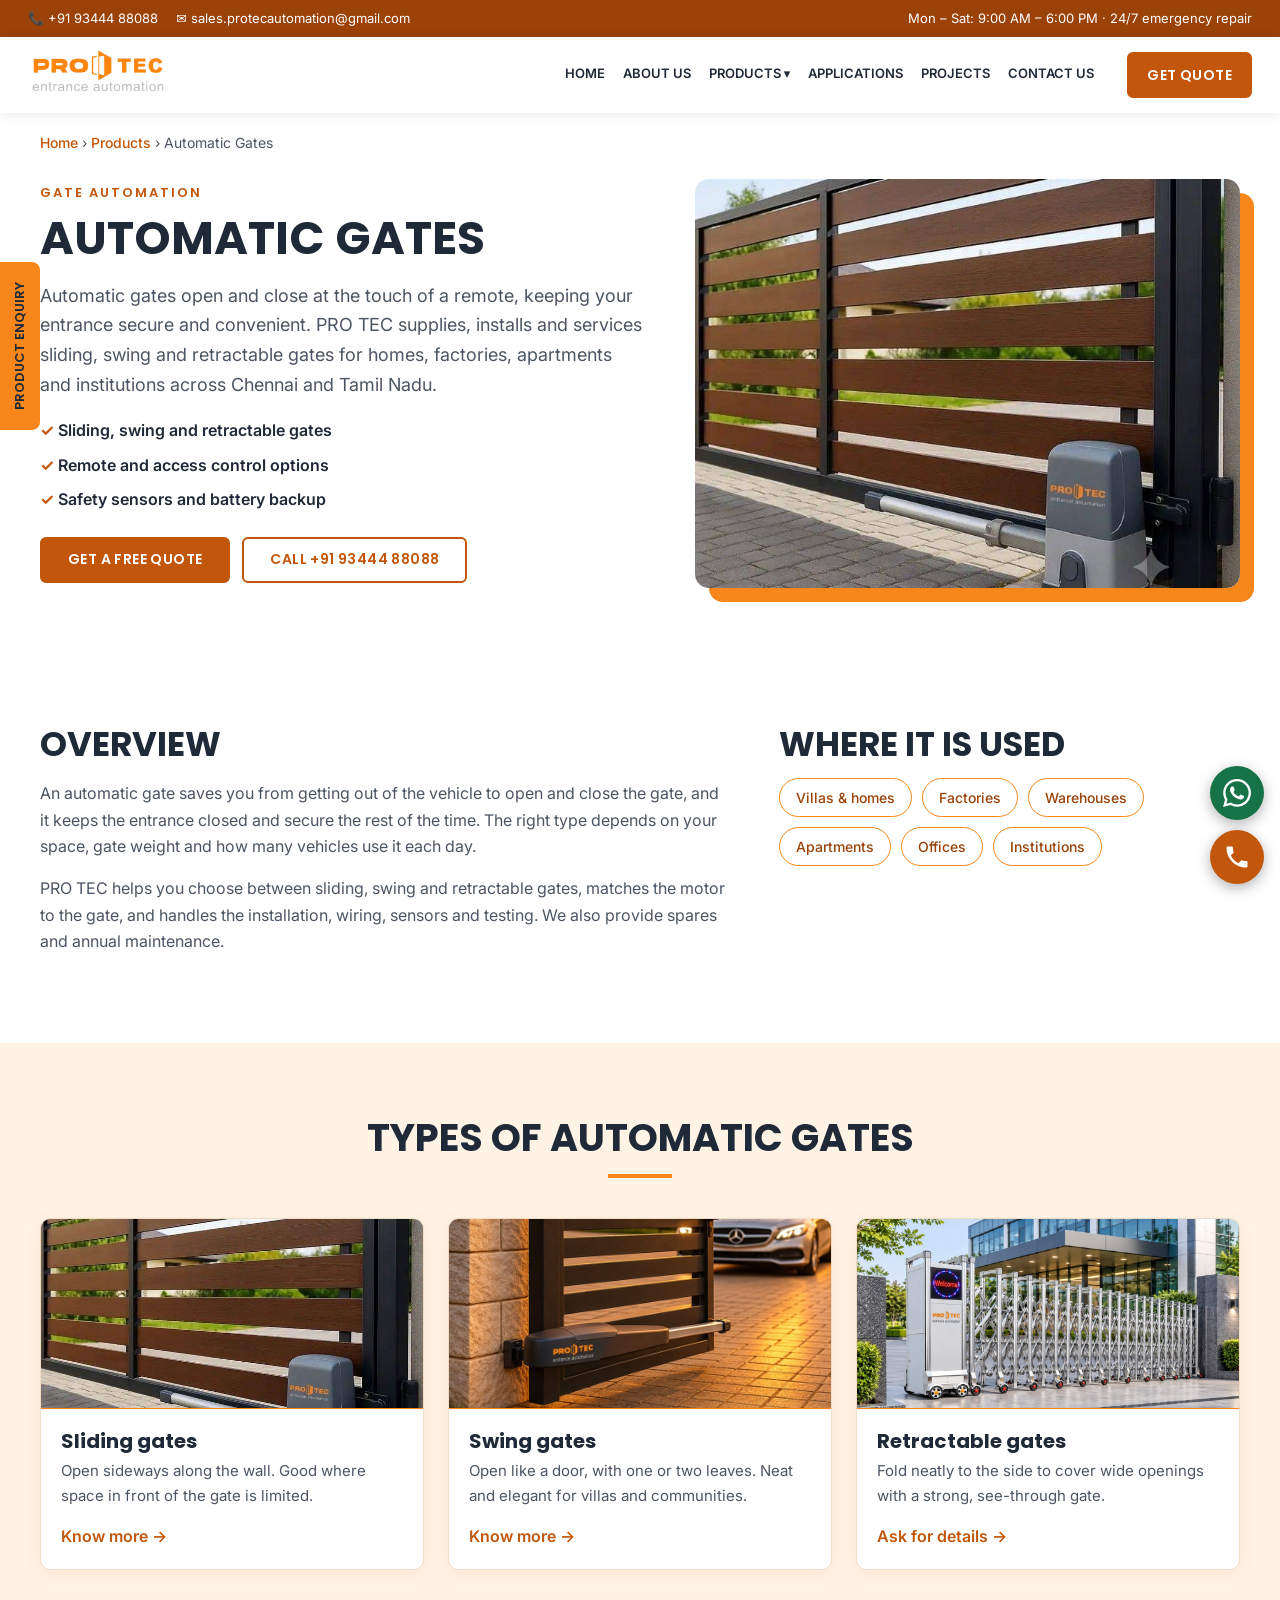
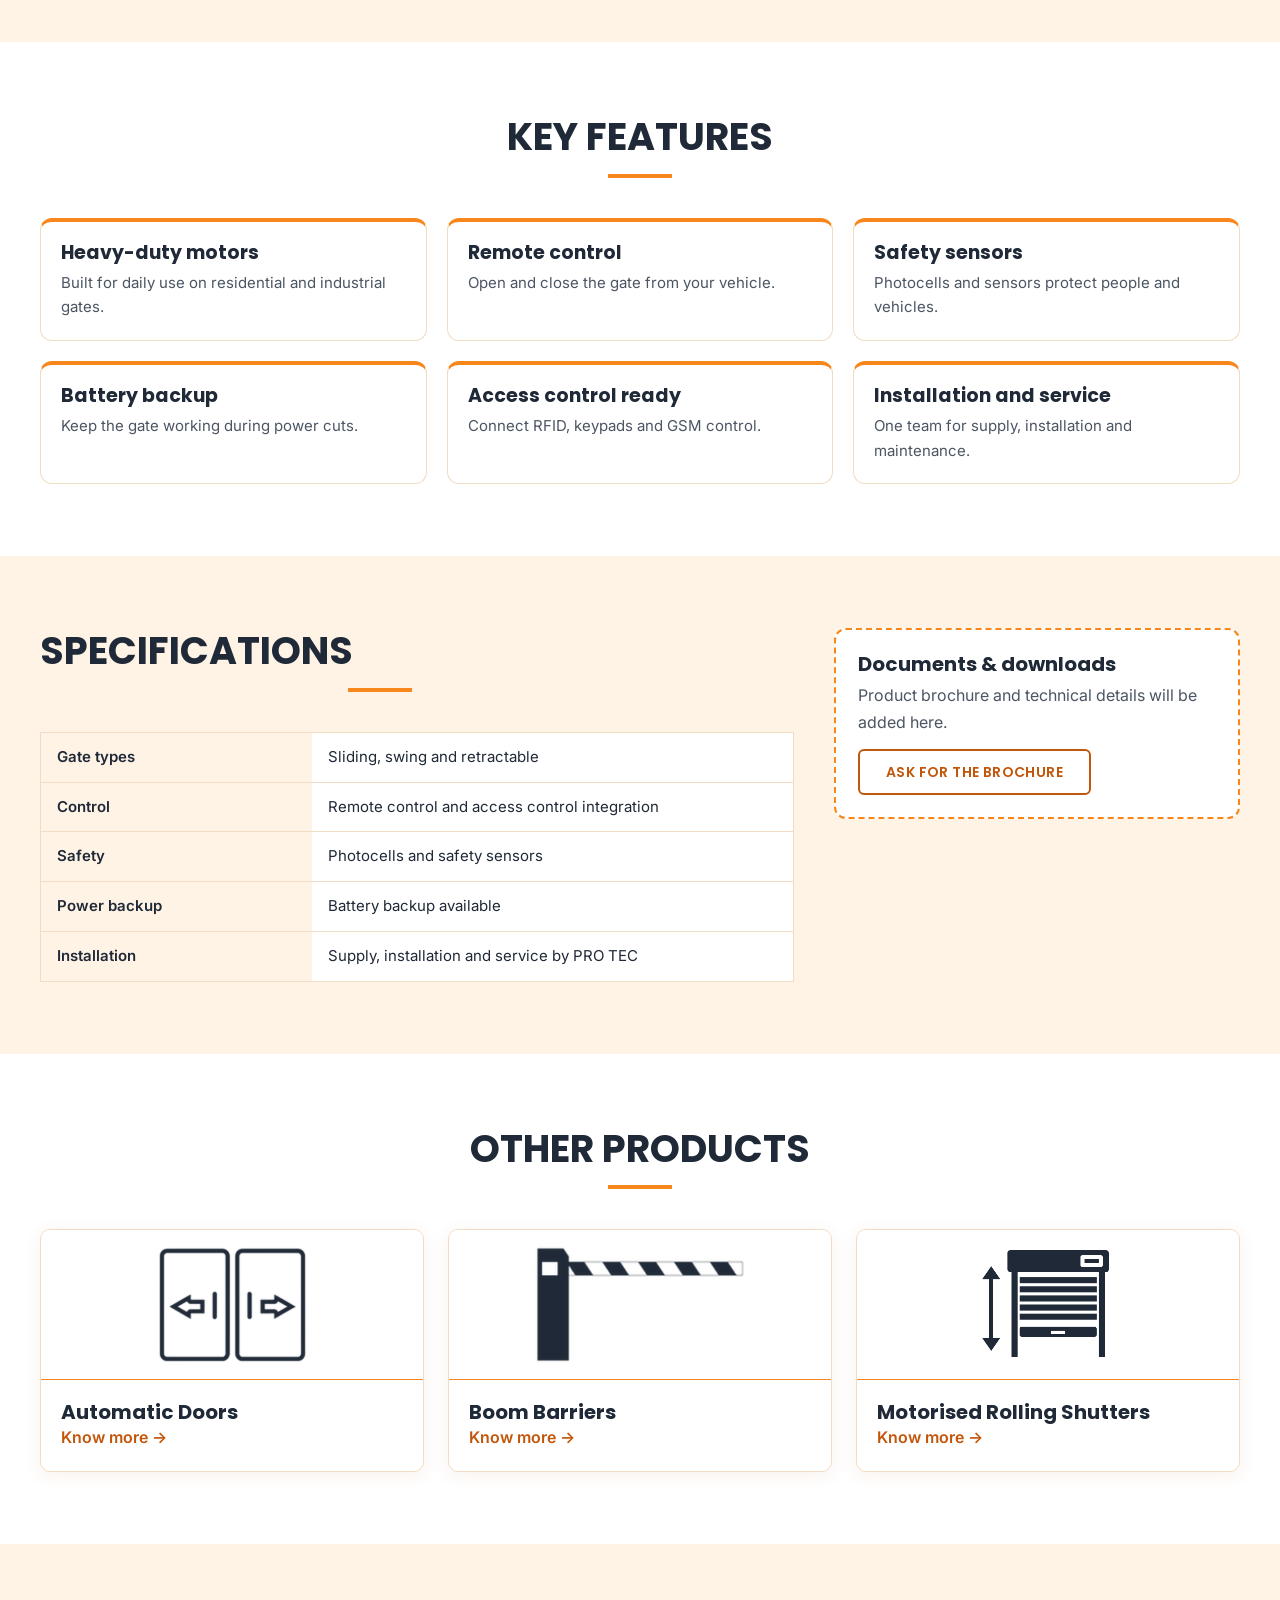
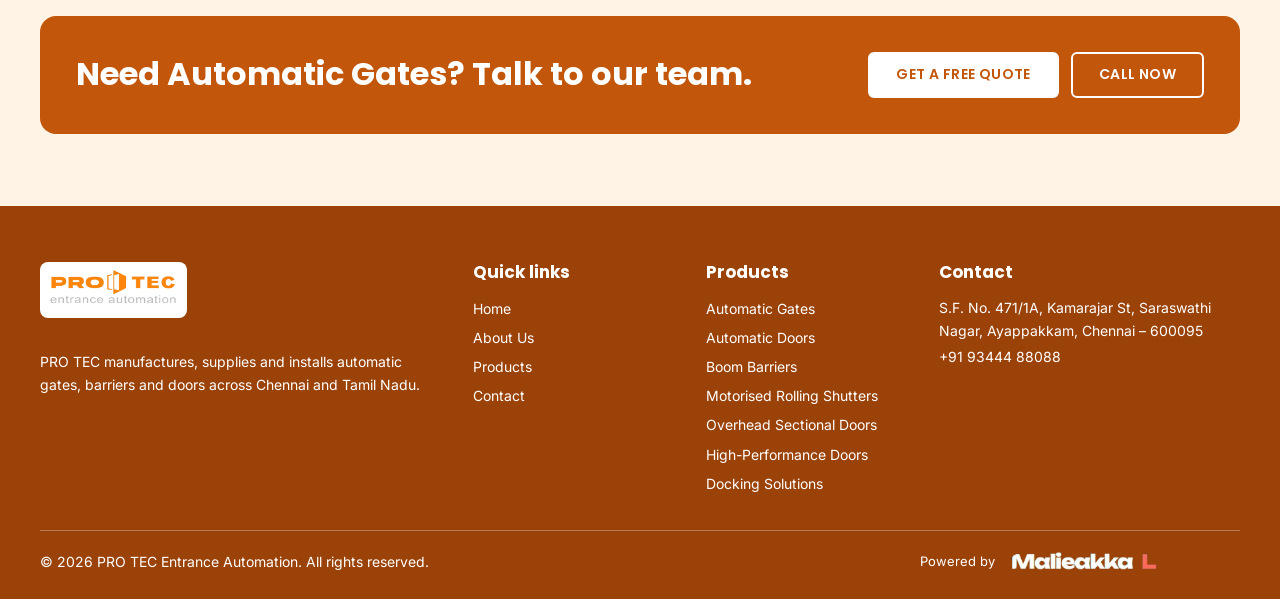
==== pages/automatic-gates.html @ d87d258c "Add files via upload" ====
<!doctype html><html lang="en"><head><meta charset="utf-8">
<meta name="viewport" content="width=device-width, initial-scale=1">
<title>Automatic Gates in Chennai | PRO TEC</title>
<meta name="description" content="Automatic gates open and close at the touch of a remote, keeping your entrance secure and convenient. Supply, installation and service in Chennai and Tamil…">
<meta name="robots" content="index, follow, max-image-preview:large">
<link rel="canonical" href="https://protecentranceautomation.com/pages/automatic-gates.html">
<meta name="theme-color" content="#C2560A">
<meta property="og:type" content="website"><meta property="og:site_name" content="PRO TEC Entrance Automation"><meta property="og:locale" content="en_IN">
<meta property="og:title" content="Automatic Gates in Chennai | PRO TEC"><meta property="og:description" content="Automatic gates open and close at the touch of a remote, keeping your entrance secure and convenient. Supply, installation and service in Chennai and Tamil…"><meta property="og:url" content="https://protecentranceautomation.com/pages/automatic-gates.html"><meta property="og:image" content="https://protecentranceautomation.com/assets/images/products/sliding-gate-opener-chennai.jpg">
<script type="application/ld+json">{"@context": "https://schema.org", "@type": "BreadcrumbList", "itemListElement": [{"@type": "ListItem", "position": 1, "name": "Home", "item": "https://protecentranceautomation.com/"}, {"@type": "ListItem", "position": 2, "name": "Products", "item": "https://protecentranceautomation.com/#products"}, {"@type": "ListItem", "position": 3, "name": "Automatic Gates", "item": "https://protecentranceautomation.com/pages/automatic-gates.html"}]}</script>
<link href="https://fonts.googleapis.com/css2?family=Poppins:wght@500;600;700&family=Inter:wght@400;500;600&display=swap" rel="stylesheet">
<link rel="stylesheet" href="../assets/css/style.css"></head><body><div class="top"><div class="w"><div><a href="tel:+919344488088">📞 +91 93444 88088</a><a href="mailto:sales.protecautomation@gmail.com">✉ sales.protecautomation@gmail.com</a></div><div>Mon – Sat: 9:00 AM – 6:00 PM · 24/7 emergency repair</div></div></div>
<header><div class="w nav"><a href="../index.html"><img src="../assets/images/logos/protec-logo.png" alt="PRO TEC entrance automation" width="141" height="54"></a>
<button class="burger" id="bg" aria-label="Open menu">☰</button>
<nav class="menu" id="mn"><a href="../index.html">Home</a><a href="../index.html#about">About Us</a>
<div class="dd"><a href="../index.html#products">Products ▾</a><div class="sub"><a href="automatic-gates.html">Automatic Gates</a><a href="automatic-doors.html">Automatic Doors</a><a href="boom-barriers.html">Boom Barriers</a><a href="motorised-rolling-shutter.html">Motorised Rolling Shutters</a><a href="overhead-sectional-doors.html">Overhead Sectional Doors</a><a href="high-performance-doors.html">High-Performance Doors</a><a href="docking-solutions.html">Docking Solutions</a></div></div>
<a href="../index.html#applications">Applications</a><a href="../index.html#projects">Projects</a><a href="../index.html#contact">Contact Us</a></nav>
<a class="btn" href="../index.html#contact">Get Quote</a></div></header>
<main id="top"><div class="w crumb"><a href="../index.html">Home</a> › <a href="../index.html#products">Products</a> › Automatic Gates</div>
<section><div class="w pp-top"><div><div class="kick">Gate automation</div><h1>Automatic Gates</h1><p class="lead">Automatic gates open and close at the touch of a remote, keeping your entrance secure and convenient. PRO TEC supplies, installs and services sliding, swing and retractable gates for homes, factories, apartments and institutions across Chennai and Tamil Nadu.</p>
<ul class="hl"><li>Sliding, swing and retractable gates</li><li>Remote and access control options</li><li>Safety sensors and battery backup</li></ul>
<div class="row"><a class="btn" href="https://wa.me/919344488088?text=Hi%20PRO%20TEC%2C%20I%20would%20like%20a%20quote%20for%20Automatic%20Gates.">Get a free quote</a><a class="btn o" href="tel:+919344488088">Call +91 93444 88088</a></div></div><div class="pp-img"><img src="../assets/images/products/sliding-gate-opener-chennai.jpg" alt="PRO TEC automatic sliding gate opener installed on a wooden gate in Chennai" width="736" height="736" decoding="async"></div></div></section>
<section class="sec" id="overview"><div class="w two2"><div><h2>Overview</h2><p>An automatic gate saves you from getting out of the vehicle to open and close the gate, and it keeps the entrance closed and secure the rest of the time. The right type depends on your space, gate weight and how many vehicles use it each day.</p><p>PRO TEC helps you choose between sliding, swing and retractable gates, matches the motor to the gate, and handles the installation, wiring, sensors and testing. We also provide spares and annual maintenance.</p></div><div><h2>Where it is used</h2><div class="chips" style="justify-content:flex-start"><span>Villas &amp; homes</span><span>Factories</span><span>Warehouses</span><span>Apartments</span><span>Offices</span><span>Institutions</span></div></div></div></section>
<section class="sec tint" id="types"><div class="w"><div class="head"><h2>Types of automatic gates</h2></div><div class="g"><div class="pc"><img class="pimg" src="../assets/images/products/sliding-gate-opener-chennai.jpg" alt="Sliding gates by PRO TEC" loading="lazy" style="object-position:center"><div class="b"><h3>Sliding gates</h3><p>Open sideways along the wall. Good where space in front of the gate is limited.</p><a class="more" href="automatic-sliding-gate.html">Know more →</a></div></div><div class="pc"><img class="pimg" src="../assets/images/products/swing-gate-opener-chennai.jpg" alt="Swing gates by PRO TEC" loading="lazy" style="object-position:center 66%"><div class="b"><h3>Swing gates</h3><p>Open like a door, with one or two leaves. Neat and elegant for villas and communities.</p><a class="more" href="automatic-swing-gate.html">Know more →</a></div></div><div class="pc"><img class="pimg" src="../assets/images/products/retractable-gate-chennai.jpg" alt="Retractable gates by PRO TEC" loading="lazy" style="object-position:15% center"><div class="b"><h3>Retractable gates</h3><p>Fold neatly to the side to cover wide openings with a strong, see-through gate.</p><a class="more" href="../index.html#contact">Ask for details →</a></div></div></div></div></section>
<section class="sec" id="features"><div class="w"><div class="head"><h2>Key features</h2></div><div class="feat"><div><h3>Heavy-duty motors</h3><p>Built for daily use on residential and industrial gates.</p></div><div><h3>Remote control</h3><p>Open and close the gate from your vehicle.</p></div><div><h3>Safety sensors</h3><p>Photocells and sensors protect people and vehicles.</p></div><div><h3>Battery backup</h3><p>Keep the gate working during power cuts.</p></div><div><h3>Access control ready</h3><p>Connect RFID, keypads and GSM control.</p></div><div><h3>Installation and service</h3><p>One team for supply, installation and maintenance.</p></div></div></div></section>
<section class="sec tint" id="specs"><div class="w sp2"><div><div class="head" style="text-align:left;margin-left:0"><h2>Specifications</h2></div><table class="spec"><tr><th>Gate types</th><td>Sliding, swing and retractable</td></tr><tr><th>Control</th><td>Remote control and access control integration</td></tr><tr><th>Safety</th><td>Photocells and safety sensors</td></tr><tr><th>Power backup</th><td>Battery backup available</td></tr><tr><th>Installation</th><td>Supply, installation and service by PRO TEC</td></tr></table></div>
<div class="dl"><h3>Documents &amp; downloads</h3><p>Product brochure and technical details will be added here.</p><a class="btn o" href="../index.html#contact">Ask for the brochure</a></div></div></section>
<section class="sec rel"><div class="w"><div class="head"><h2>Other products</h2></div><div class="g"><div class="pc"><div class="sym"><img src="../assets/images/symbols/automatic-door-symbol.png" alt="Automatic Doors symbol" loading="lazy"></div><div class="b"><h3>Automatic Doors</h3><a class="more" href="automatic-doors.html">Know more →</a></div></div><div class="pc"><div class="sym"><img src="../assets/images/symbols/boom-barrier-symbol.png" alt="Boom Barriers symbol" loading="lazy"></div><div class="b"><h3>Boom Barriers</h3><a class="more" href="boom-barriers.html">Know more →</a></div></div><div class="pc"><div class="sym"><img src="../assets/images/symbols/motorised-rolling-shutter-symbol.png" alt="Motorised Rolling Shutters symbol" loading="lazy"></div><div class="b"><h3>Motorised Rolling Shutters</h3><a class="more" href="motorised-rolling-shutter.html">Know more →</a></div></div></div></div></section>
<section class="sec tint"><div class="w"><div class="cta"><h2>Need Automatic Gates? Talk to our team.</h2><div class="row"><a class="btn" href="https://wa.me/919344488088?text=Hi%20PRO%20TEC%2C%20I%20would%20like%20a%20quote%20for%20Automatic%20Gates.">Get a free quote</a><a class="btn o" href="tel:+919344488088">Call now</a></div></div></div></section></main>
<footer><div class="w"><div class="g"><div><img src="../assets/images/logos/protec-logo.png" alt="PRO TEC" width="147" height="56" loading="lazy" style="height:56px;background:#fff;border-radius:8px;padding:6px;margin-bottom:12px"><p>PRO TEC manufactures, supplies and installs automatic gates, barriers and doors across Chennai and Tamil Nadu.</p></div>
<div><h3>Quick links</h3><a href="../index.html">Home</a><a href="../index.html#about">About Us</a><a href="../index.html#products">Products</a><a href="../index.html#contact">Contact</a></div>
<div><h3>Products</h3><a href="automatic-gates.html">Automatic Gates</a><a href="automatic-doors.html">Automatic Doors</a><a href="boom-barriers.html">Boom Barriers</a><a href="motorised-rolling-shutter.html">Motorised Rolling Shutters</a><a href="overhead-sectional-doors.html">Overhead Sectional Doors</a><a href="high-performance-doors.html">High-Performance Doors</a><a href="docking-solutions.html">Docking Solutions</a></div>
<div><h3>Contact</h3><p>S.F. No. 471/1A, Kamarajar St, Saraswathi Nagar, Ayappakkam, Chennai – 600095<br><a href="tel:+919344488088">+91 93444 88088</a></p></div></div>
<div class="cp"><span>© 2026 PRO TEC Entrance Automation. All rights reserved.</span><span class="pw">Powered by <img src="../assets/images/logos/malieakka-logo.png" alt="Malieakka" width="157" height="26" loading="lazy" decoding="async"></span></div></div></footer>
<a class="enq" href="../index.html#contact">Product enquiry</a>
<div class="fab"><a href="https://wa.me/919344488088" style="background:#157347" aria-label="WhatsApp PRO TEC"><svg viewBox="0 0 24 24" aria-hidden="true"><path d="M17.472 14.382c-.297-.149-1.758-.867-2.03-.967-.273-.099-.471-.148-.67.15-.197.297-.767.966-.94 1.164-.173.199-.347.223-.644.075-.297-.15-1.255-.463-2.39-1.475-.883-.788-1.48-1.761-1.653-2.059-.173-.297-.018-.458.13-.606.134-.133.298-.347.446-.52.149-.174.198-.298.298-.497.099-.198.05-.371-.025-.52-.075-.149-.669-1.612-.916-2.207-.242-.579-.487-.5-.669-.51-.173-.008-.371-.01-.57-.01-.198 0-.52.074-.792.372-.272.297-1.04 1.016-1.04 2.479 0 1.462 1.065 2.875 1.213 3.074.149.198 2.096 3.2 5.077 4.487.709.306 1.262.489 1.694.625.712.227 1.36.195 1.871.118.571-.085 1.758-.719 2.006-1.413.248-.694.248-1.289.173-1.413-.074-.124-.272-.198-.57-.347m-5.421 7.403h-.004a9.87 9.87 0 01-5.031-1.378l-.361-.214-3.741.982.998-3.648-.235-.374a9.86 9.86 0 01-1.51-5.26c.001-5.45 4.436-9.884 9.888-9.884 2.64 0 5.122 1.03 6.988 2.898a9.825 9.825 0 012.893 6.994c-.003 5.45-4.437 9.884-9.885 9.884m8.413-18.297A11.815 11.815 0 0012.05 0C5.495 0 .16 5.335.157 11.892c0 2.096.547 4.142 1.588 5.945L.057 24l6.305-1.654a11.882 11.882 0 005.683 1.448h.005c6.554 0 11.89-5.335 11.893-11.893a11.821 11.821 0 00-3.48-8.413Z"/></svg></a><a href="tel:+919344488088" style="background:var(--od)" aria-label="Call PRO TEC"><svg viewBox="0 0 24 24" aria-hidden="true"><path d="M6.62 10.79c1.44 2.83 3.76 5.14 6.59 6.59l2.2-2.2c.27-.27.67-.36 1.02-.24 1.12.37 2.33.57 3.57.57.55 0 1 .45 1 1V20c0 .55-.45 1-1 1-9.39 0-17-7.61-17-17 0-.55.45-1 1-1h3.5c.55 0 1 .45 1 1 0 1.25.2 2.45.57 3.57.11.35.03.74-.25 1.02l-2.2 2.2z"/></svg></a></div>
<script src="../assets/js/site.js" defer></script></body></html>
---- assets/css/style.css ----
:root{--or:#F7871B;--od:#C2560A;--ox:#9A4208;--tint:#FFF3E6;--tx:#1F2937;--mu:#4B5563;--bd:#F1DCC6}
*{box-sizing:border-box}html{scroll-behavior:smooth;scroll-padding-top:84px}
body{margin:0;font-family:Inter,system-ui,sans-serif;color:var(--tx);background:#fff;line-height:1.65}
h1,h2,h3{font-family:Poppins,sans-serif;margin:0;line-height:1.2}
a{color:inherit}.w{max-width:1440px;margin:0 auto;padding:0 40px}
.top{background:var(--ox);color:#fff;font-size:13px}.top .w{display:flex;justify-content:space-between;gap:12px;flex-wrap:wrap;padding-top:8px;padding-bottom:8px}
.top a{text-decoration:none;margin-right:18px}
header{position:sticky;top:0;z-index:40;background:#fff;box-shadow:0 2px 12px rgba(0,0,0,.08)}
.nav{display:flex;align-items:center;justify-content:space-between;height:76px;gap:16px}
.nav img{height:54px;display:block}
.menu{display:flex;align-items:center;gap:6px;font-size:14px;font-weight:600;text-transform:uppercase}
.menu>a,.dd>a{padding:10px 12px;text-decoration:none;display:block;border-bottom:3px solid transparent}
.menu>a:hover,.dd:hover>a{color:var(--od);border-color:var(--or)}
.dd{position:relative}.dd .sub{display:none;position:absolute;left:0;top:100%;background:#fff;min-width:260px;box-shadow:0 12px 30px rgba(0,0,0,.15);border-top:3px solid var(--or);padding:8px 0}
.dd:hover .sub,.dd:focus-within .sub{display:block}
.sub a{display:block;padding:9px 18px;text-decoration:none;font-weight:500;text-transform:none;font-size:14px}.sub a:hover{background:var(--tint);color:var(--od)}
.btn{display:inline-flex;align-items:center;justify-content:center;min-height:46px;padding:0 26px;border-radius:6px;background:var(--od);color:#fff;font:600 14px Poppins,sans-serif;text-decoration:none;border:2px solid var(--od);cursor:pointer;text-transform:uppercase;letter-spacing:.4px}
.btn:hover{background:var(--ox);border-color:var(--ox)}.btn.o{background:#fff;color:var(--od)}.btn.o:hover{background:var(--tint)}
.burger{display:none;background:none;border:2px solid var(--od);border-radius:6px;width:44px;height:44px;font-size:22px;color:var(--od)}
.hero{position:relative;overflow:hidden;perspective:1600px;background:var(--tint)}
.slide{display:none;position:relative;min-height:620px;align-items:center}.slide.on{display:flex}
.bgp{position:absolute;inset:0;background:var(--tint) center/cover no-repeat;display:flex;align-items:center;justify-content:flex-end;padding-right:9%;color:var(--ox);font-size:14px;font-weight:500;text-align:center;border:3px dashed var(--or);border-left:0;border-right:0}
.slide:after{content:"";position:absolute;inset:0;background:linear-gradient(90deg,#fff 0%,rgba(255,255,255,.94) 36%,rgba(255,255,255,0) 72%)}
.slide .w{position:relative;z-index:2;width:100%}.slide .tx{max-width:620px}
.kick{color:var(--od);font:600 13px Poppins;letter-spacing:2px;text-transform:uppercase}
.hero h1,.hero h2.hs{font-size:clamp(34px,5vw,60px);margin:10px 0 16px;text-transform:uppercase}.hero h1 em,.hero h2.hs em{font-style:normal;color:var(--or)}
.hero p{color:var(--mu);font-size:18px;max-width:520px}
.row{display:flex;gap:12px;flex-wrap:wrap;margin-top:24px}
.ph{background:var(--tint);border:2px dashed var(--or);color:var(--ox);display:flex;align-items:center;justify-content:center;text-align:center;padding:14px;font-size:13px;font-weight:500;border-radius:10px}
.slide.on .bgp{animation:flip 1.2s cubic-bezier(.2,.7,.2,1) both;transform-origin:center}
.slide.on .tx{animation:txt .8s .2s ease both}
@keyframes flip{from{opacity:0;transform:rotateY(-70deg) scale(1.08)}to{opacity:1;transform:none}}
@keyframes txt{from{opacity:0;transform:translateX(-40px)}to{opacity:1;transform:none}}
@media(prefers-reduced-motion:reduce){.slide.on .bgp,.slide.on .tx{animation:none}}
.band{background:var(--od);color:#fff}.band .w{display:grid;grid-template-columns:repeat(auto-fit,minmax(170px,1fr));gap:20px;padding-top:30px;padding-bottom:30px;text-align:center}
.band b{display:block;font:700 44px Poppins;line-height:1}.band span{font-size:14px}
.sec{padding:72px 0}.tint{background:var(--tint)}
.head{text-align:center;max-width:680px;margin:0 auto 40px}.head h2{font-size:clamp(28px,4vw,38px);text-transform:uppercase}.head h2:after{content:"";display:block;width:64px;height:4px;background:var(--or);margin:14px auto 0}.head p{color:var(--mu);margin:14px 0 0}
.two{display:grid;grid-template-columns:1fr 1fr;gap:48px;align-items:center}.two h2{font-size:clamp(28px,4vw,38px);margin:8px 0 16px}.two p{color:var(--mu)}
.g{display:grid;grid-template-columns:repeat(auto-fit,minmax(255px,1fr));gap:24px}
.pc{background:#fff;border:1px solid var(--bd);border-radius:10px;overflow:hidden;box-shadow:0 4px 18px rgba(194,86,10,.08);transition:.2s}.pc:hover{transform:translateY(-4px);border-color:var(--or)}
.pc .ph{height:190px;border-radius:0;border:0;border-bottom:2px dashed var(--or)}
.pc div.b{padding:20px}.pc h3{font-size:20px}.pc p{color:var(--mu);margin:6px 0 14px;font-size:15px}.pc a{color:var(--od);font-weight:600;text-decoration:none}
.chips{display:flex;flex-wrap:wrap;gap:10px;justify-content:center;margin-bottom:22px}.chips span{background:#fff;border:1px solid var(--or);color:var(--ox);border-radius:999px;padding:7px 16px;font-size:14px;font-weight:500}
.ap{background:var(--od);color:#fff;border-radius:10px;padding:26px 16px;text-align:center;font:600 17px Poppins}.ap small{display:block;font:400 13px Inter;opacity:.95;margin-top:4px}
.logos{display:grid;grid-template-columns:repeat(auto-fit,minmax(150px,1fr));gap:16px}.logos .ph{height:84px}
.rv{background:#fff;border:1px solid var(--bd);border-left:5px solid var(--or);border-radius:8px;padding:22px}.rv .st{color:var(--or);letter-spacing:3px;font-size:18px}
.contact{display:grid;grid-template-columns:.9fr 1.1fr;gap:40px}
.ci p{margin:0 0 14px}.ci b{display:block;color:var(--od);font-family:Poppins}
form{background:#fff;border:1px solid var(--bd);border-top:5px solid var(--or);border-radius:10px;padding:26px;box-shadow:0 8px 28px rgba(194,86,10,.12)}
label{display:block;font-size:13px;font-weight:600;margin:12px 0 4px}input,select,textarea{width:100%;padding:12px;border:1px solid #9CA3AF;border-radius:6px;font:inherit}
input:focus,select:focus,textarea:focus{outline:3px solid var(--or);outline-offset:0}
footer{background:var(--ox);color:#fff;padding:56px 0 24px;font-size:14px}footer .g{grid-template-columns:2fr 1fr 1fr 1.5fr;gap:32px}footer h3{font-size:17px;margin-bottom:12px}footer a{display:block;text-decoration:none;padding:3px 0}footer a:hover{text-decoration:underline}
.cp{border-top:1px solid rgba(255,255,255,.3);margin-top:32px;padding-top:18px;display:flex;justify-content:space-between;align-items:center;gap:12px 24px;flex-wrap:wrap;padding-right:78px}.cp .pw{display:inline-flex;align-items:center;gap:10px;font-size:13px}.cp .pw img{height:26px;width:auto;display:block}@media(max-width:700px){.cp{justify-content:center;text-align:center;padding-right:0;padding-bottom:70px}}
.fab{position:fixed;right:16px;bottom:16px;display:flex;flex-direction:column;gap:10px;z-index:50}.fab a{width:54px;height:54px;border-radius:50%;display:flex;align-items:center;justify-content:center;color:#fff;font:700 12px Poppins;text-decoration:none;box-shadow:0 4px 14px rgba(0,0,0,.3)}
.enq{position:fixed;left:0;top:50%;transform:translateY(-50%) rotate(-90deg);transform-origin:left top;background:var(--or);color:#1F2937;font:600 13px Poppins;padding:10px 20px;border-radius:0 0 8px 8px;text-decoration:none;z-index:50;text-transform:uppercase}
header .w,.top .w{max-width:none;padding-left:28px;padding-right:28px}
.nav .menu{margin-left:auto;margin-right:8px}
.burger{margin-left:auto}
.band{overflow:hidden}.mq{padding:26px 0;-webkit-mask-image:linear-gradient(90deg,transparent,#000 6%,#000 94%,transparent);mask-image:linear-gradient(90deg,transparent,#000 6%,#000 94%,transparent)}
.trk{display:flex;width:max-content;animation:mq 32s linear infinite}.mq:hover .trk{animation-play-state:paused}
.grp{display:flex;flex-shrink:0}.it{display:flex;flex-direction:column;align-items:center;gap:10px;width:170px}
.ic{width:70px;height:70px;border:2px solid rgba(255,255,255,.85);border-radius:50%;display:flex;align-items:center;justify-content:center}.ic svg{width:40px;height:40px}
.lb{font:600 13px Poppins;text-transform:uppercase;letter-spacing:.5px;text-align:center;line-height:1.3}
@keyframes mq{to{transform:translateX(-50%)}}
@media(prefers-reduced-motion:reduce){.trk{animation:none;overflow-x:auto}}
.pt{margin-bottom:28px}.pt h2{font-size:clamp(28px,4vw,38px)}.pt h2 span{color:var(--od)}.pt p{color:var(--mu);margin:8px 0 0}
.pa{display:grid;grid-template-columns:repeat(auto-fit,minmax(220px,1fr));gap:22px}
.pcard{border:1.5px solid var(--or);border-radius:14px;background:var(--tint);padding:26px 16px 22px;text-align:center;transition:.2s}.pcard:hover{background:#fff;transform:translateY(-4px);box-shadow:0 10px 24px rgba(194,86,10,.18)}
.pcard svg{width:68px;height:68px;display:block;margin:0 auto 14px}.pcard .a{stroke:var(--or)}.pcard h3{font-size:17px}
#product-applications{background:linear-gradient(rgba(255,255,255,.62),rgba(255,255,255,.62)),url(../images/general/product-applications-bg.jpg) center/cover fixed no-repeat}
#product-applications .pt h2 span{color:var(--ox)}#product-applications .pt p{color:var(--tx);font-weight:500}
#product-applications .pcard{background:rgba(255,255,255,.22);-webkit-backdrop-filter:blur(3px);backdrop-filter:blur(3px);border-color:var(--od)}
#product-applications .pcard:hover{background:rgba(255,255,255,.7)}#product-applications .pcard .a{stroke:var(--od)}
.bgp.has{background:#fff;border:0;display:block;padding:0}
.pic{position:absolute;top:0;bottom:0;right:0;height:100%;width:auto;aspect-ratio:1/1;object-fit:cover;object-position:center;display:block;background:center/cover no-repeat;-webkit-mask-image:linear-gradient(90deg,transparent,#000 30%);mask-image:linear-gradient(90deg,transparent,#000 30%)}
.abt{width:100%;aspect-ratio:16/10;object-fit:cover;object-position:center;display:block;border-radius:12px;box-shadow:14px 14px 0 var(--or)}
.fab a svg{width:28px;height:28px;fill:#fff;display:block}
.cur-dot,.cur-ring{position:fixed;left:0;top:0;border-radius:50%;pointer-events:none;opacity:0;transition:opacity .2s}
.cur-dot{width:8px;height:8px;margin:-4px 0 0 -4px;background:var(--od);box-shadow:0 0 0 2px #fff;z-index:10000}
.cur-ring{width:32px;height:32px;margin:-16px 0 0 -16px;background:rgba(247,135,27,.42);border:1px solid rgba(255,255,255,.75);z-index:9999;transition:opacity .2s,width .25s,height .25s,margin .25s,background .25s}
.cur-ring.h{width:56px;height:56px;margin:-28px 0 0 -28px;background:rgba(247,135,27,.28)}
.cur-ring.d{width:22px;height:22px;margin:-11px 0 0 -11px;background:rgba(247,135,27,.6)}
.cur-on .cur-dot,.cur-on .cur-ring{opacity:1}
body.cc,body.cc a,body.cc button,body.cc summary,body.cc label{cursor:none}
body.cc input,body.cc textarea,body.cc select{cursor:auto}
@media(hover:none),(pointer:coarse){.cur-dot,.cur-ring{display:none}}
@media(max-width:1280px) and (min-width:901px){.menu{font-size:13px;gap:0}.menu>a,.dd>a{padding:10px 9px}.nav .btn{padding:0 18px}}
.menu a{white-space:nowrap}
@media(max-width:1180px){.burger{display:block}.menu{margin:0!important;display:none;position:absolute;left:0;right:0;top:76px;background:#fff;flex-direction:column;align-items:stretch;padding:8px 20px 16px;box-shadow:0 12px 20px rgba(0,0,0,.12);max-height:75vh;overflow:auto}.menu.open{display:flex}.menu{padding-left:60px!important}.dd .sub{display:block;position:static;box-shadow:none;border:0;padding:0 0 0 12px}}
.arw{position:absolute;top:50%;margin-top:-22px;width:44px;height:44px;border-radius:50%;border:2px solid var(--od);background:rgba(255,255,255,.92);color:var(--od);display:flex;align-items:center;justify-content:center;cursor:pointer;z-index:5;padding:0;opacity:0;transition:opacity .25s,background .2s,color .2s;box-shadow:0 4px 14px rgba(0,0,0,.18)}
.arw.prev{left:48px}.arw.next{right:16px}
.hero:hover .arw,.arw:focus-visible{opacity:1}.arw:hover{background:var(--od);color:#fff}
.slide .w{padding-left:108px}
@media(hover:none){.arw{opacity:.92}}
.pc .sym{height:150px;display:flex;align-items:center;justify-content:center;background:#fff;border-bottom:1px solid var(--or);padding:14px}
.pc .sym img{max-width:80%;max-height:100%;width:auto;height:auto;display:block}
.svc{padding:44px 0;background:#fff}.svcbox{display:grid;grid-template-columns:auto 1fr auto;gap:32px;align-items:center;border:1.5px solid var(--or);border-radius:14px;padding:26px 32px;background:var(--tint)}
.svcimg{width:150px;height:auto;display:block}.svc h2{font-size:clamp(24px,3vw,30px);margin:6px 0 8px}.svc p{color:var(--mu);margin:0;max-width:560px}
.svcl{display:flex;flex-wrap:wrap;gap:6px 22px;margin:14px 0 0;padding:0;list-style:none;font-weight:600;font-size:14px}.svcl li:before{content:"\2713\00a0";color:var(--od);font-weight:700}
.svcact{display:flex;flex-direction:column;gap:10px}
@media(max-width:900px){.svcbox{grid-template-columns:1fr;padding:22px}.svcact{flex-direction:row;flex-wrap:wrap}.svcimg{width:120px}}
@media(max-width:900px){.slide .w{padding-left:56px;padding-right:56px}.arw{width:38px;height:38px;margin-top:-19px}.arw.prev{left:8px}.arw.next{right:8px}}
@media(max-width:900px){.burger{display:block}.menu{margin:0!important;display:none;position:absolute;left:0;right:0;top:76px;background:#fff;flex-direction:column;align-items:stretch;padding:8px 20px 16px;box-shadow:0 12px 20px rgba(0,0,0,.12);max-height:75vh;overflow:auto}.menu.open{display:flex}
.dd .sub{display:block;position:static;box-shadow:none;border:0;padding:0 0 0 12px}.two,.contact,footer .g{grid-template-columns:1fr}.slide{min-height:520px}.w{padding:0 20px}.slide:after{background:linear-gradient(180deg,rgba(255,255,255,.6),rgba(255,255,255,.96) 65%)}.bgp{align-items:flex-start;justify-content:center;padding:20px}.nav .btn{display:none}.enq{display:none}}
@media(max-width:900px){#product-applications{background-attachment:scroll}}
@media(max-width:900px){.pic{left:0;width:100%;aspect-ratio:auto;-webkit-mask-image:none;mask-image:none;opacity:.55}}

.pc{position:relative}.pc a.more::after{content:"";position:absolute;inset:0}.pc{cursor:pointer}
.crumb{font-size:14px;color:var(--mu);padding-top:18px;padding-bottom:18px}.crumb a{color:var(--od);text-decoration:none;font-weight:500}.crumb a:hover{text-decoration:underline}
.pp-top{display:grid;grid-template-columns:1.05fr .95fr;gap:52px;align-items:center;padding-top:6px;padding-bottom:64px}
.pp-top h1{font-size:clamp(30px,4.4vw,46px);text-transform:uppercase;margin:8px 0 14px}.pp-top .lead{color:var(--mu);font-size:18px;margin:0}
.hl{list-style:none;margin:18px 0 0;padding:0;display:grid;gap:8px}.hl li{font-weight:600}.hl li:before{content:"\2713\00a0";color:var(--od);font-weight:700}
.pp-img{border-radius:14px;overflow:hidden;box-shadow:14px 14px 0 var(--or);background:#fff}.pp-img img{width:100%;height:auto;aspect-ratio:4/3;object-fit:cover;display:block}
.pp-sym{display:flex;align-items:center;justify-content:center;background:var(--tint);border:2px solid var(--or);border-radius:14px;box-shadow:14px 14px 0 var(--or);aspect-ratio:4/3;padding:30px}.pp-sym img{max-width:62%;max-height:62%;width:auto;height:auto}
.two2{display:grid;grid-template-columns:1.2fr .8fr;gap:48px}.two2 h2{font-size:clamp(26px,3.4vw,34px);margin:0 0 14px;text-transform:uppercase}.two2 p{color:var(--mu)}
.feat{display:grid;grid-template-columns:repeat(3,1fr);gap:20px}.feat>div{background:#fff;border:1px solid var(--bd);border-top:4px solid var(--or);border-radius:12px;padding:20px}.feat h3{font-size:19px}.feat p{color:var(--mu);margin:6px 0 0;font-size:15px}
.spec{width:100%;border-collapse:collapse;background:#fff;border:1px solid var(--bd)}.spec th,.spec td{text-align:left;padding:12px 16px;border-bottom:1px solid var(--bd);font-size:15px;vertical-align:top}.spec th{width:36%;background:var(--tint);font-weight:600}
.dl{border:2px dashed var(--or);border-radius:12px;padding:22px;background:#fff}.dl h3{font-size:20px}.dl p{color:var(--mu);margin:6px 0 14px}
.sp2{display:grid;grid-template-columns:1.3fr .7fr;gap:40px;align-items:start}
.cta{background:var(--od);color:#fff;border-radius:16px;padding:36px;display:flex;justify-content:space-between;align-items:center;gap:20px;flex-wrap:wrap}.cta h2{font-size:clamp(24px,3vw,32px);margin:0}.cta .row{margin:0}.cta .btn.o{border-color:#fff;background:transparent;color:#fff}.cta .btn:not(.o){background:#fff;color:var(--od);border-color:#fff}
@media(max-width:900px){.pp-top,.two2,.sp2,.feat{grid-template-columns:1fr}.pp-img,.pp-sym{box-shadow:8px 8px 0 var(--or)}}

.pc .pimg{width:100%;height:190px;object-fit:cover;display:block;border-bottom:1px solid var(--or)}
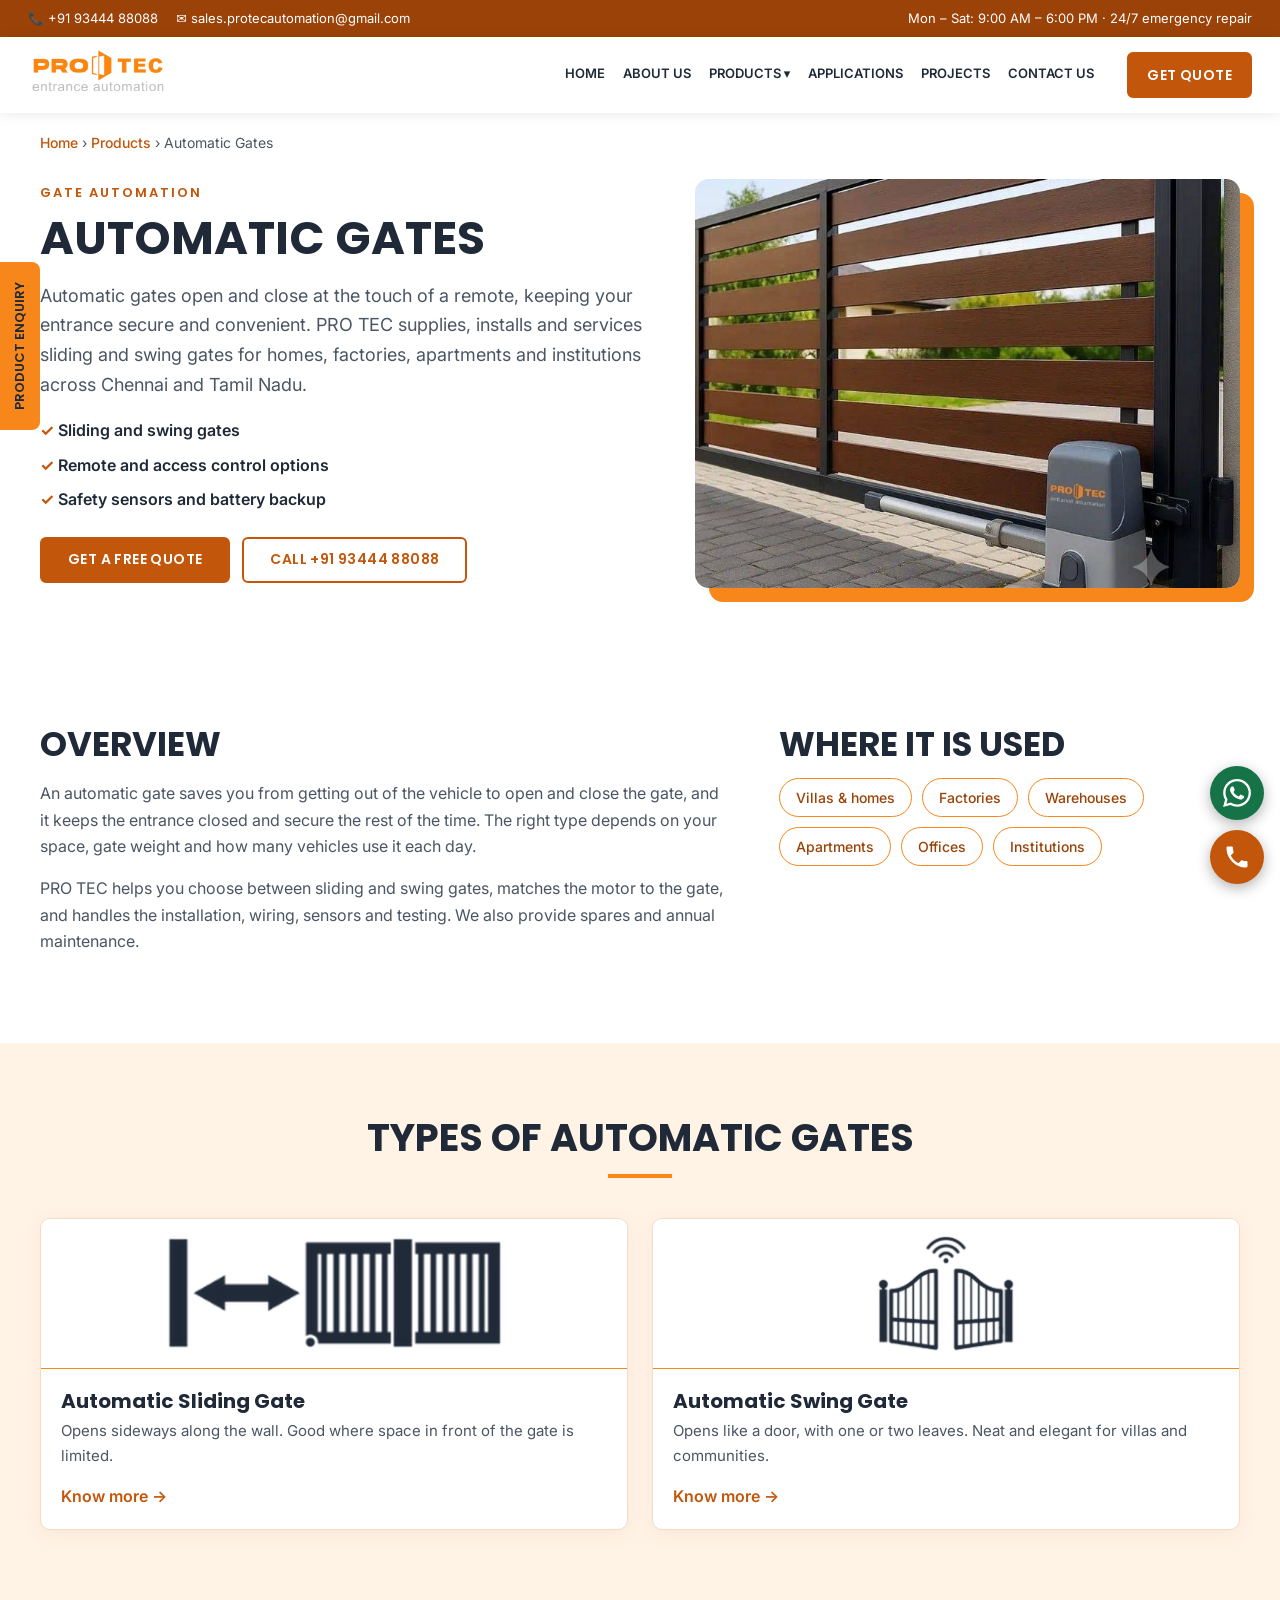
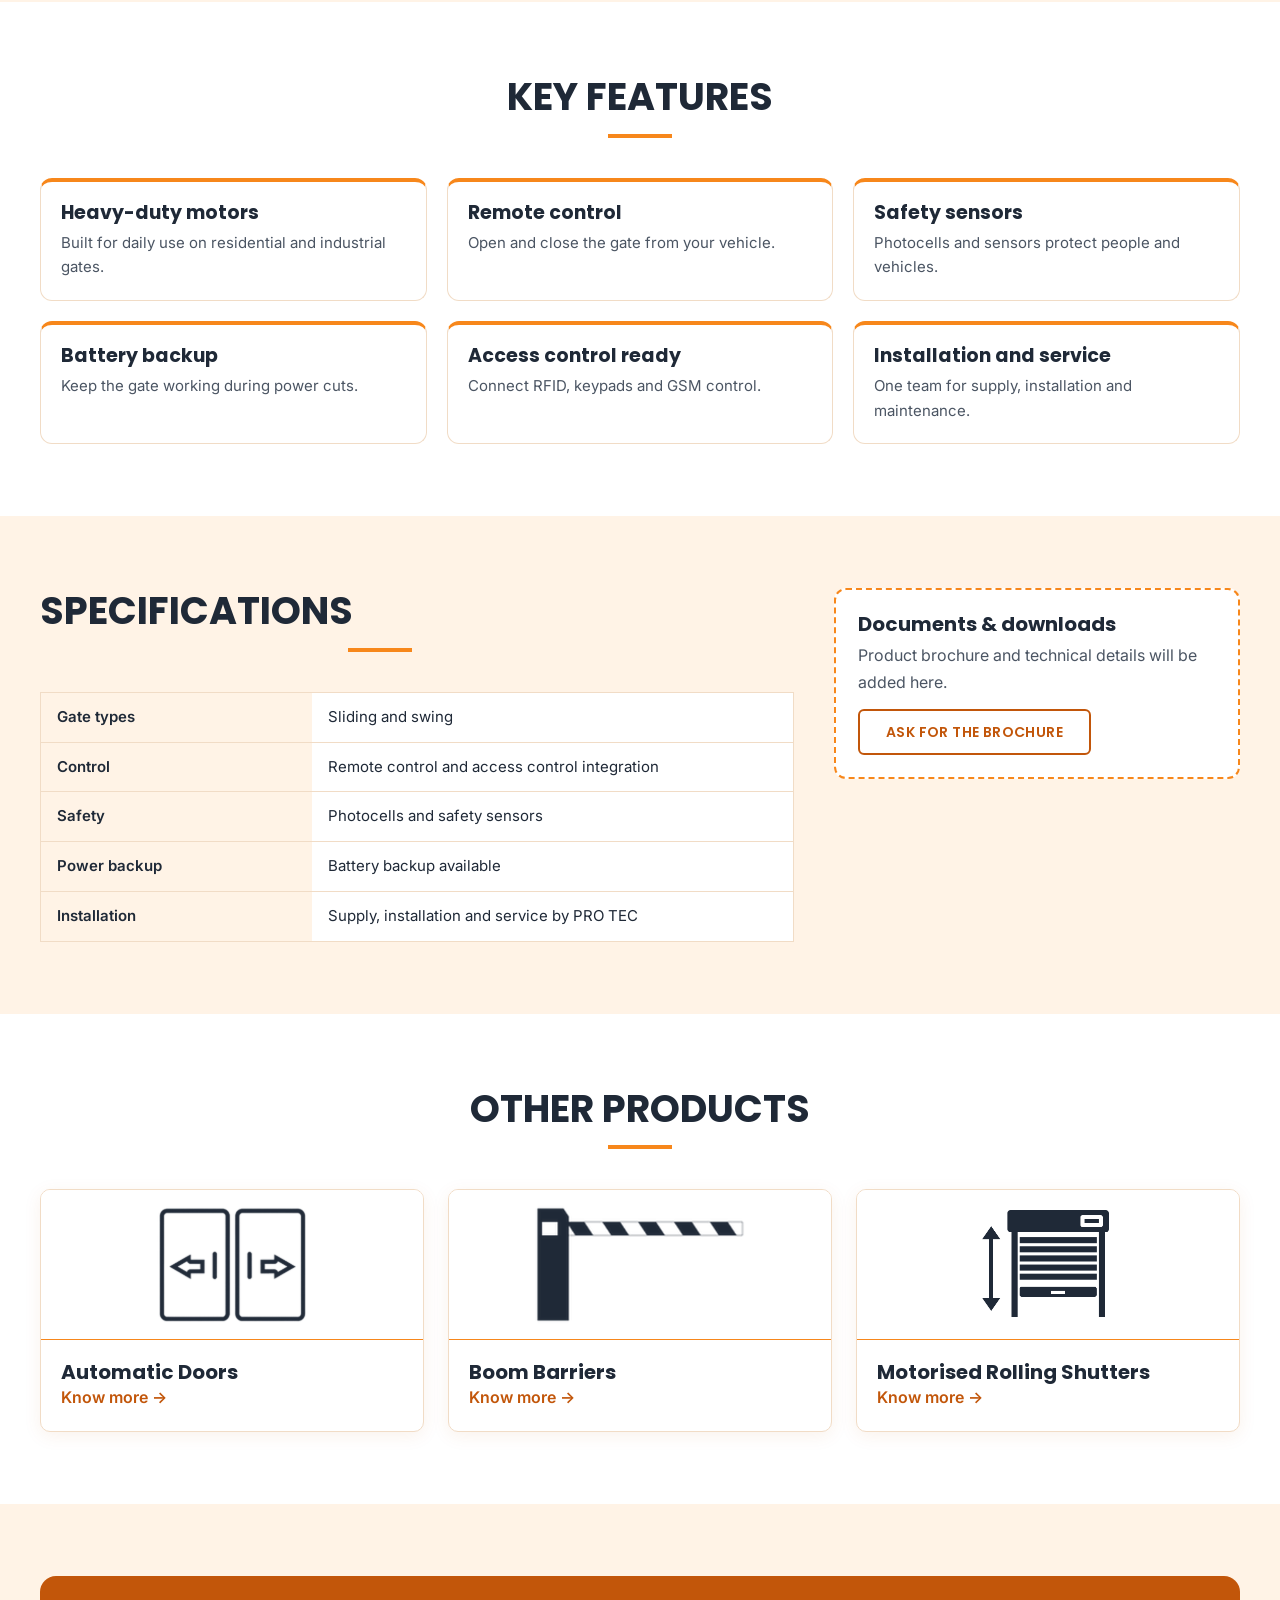
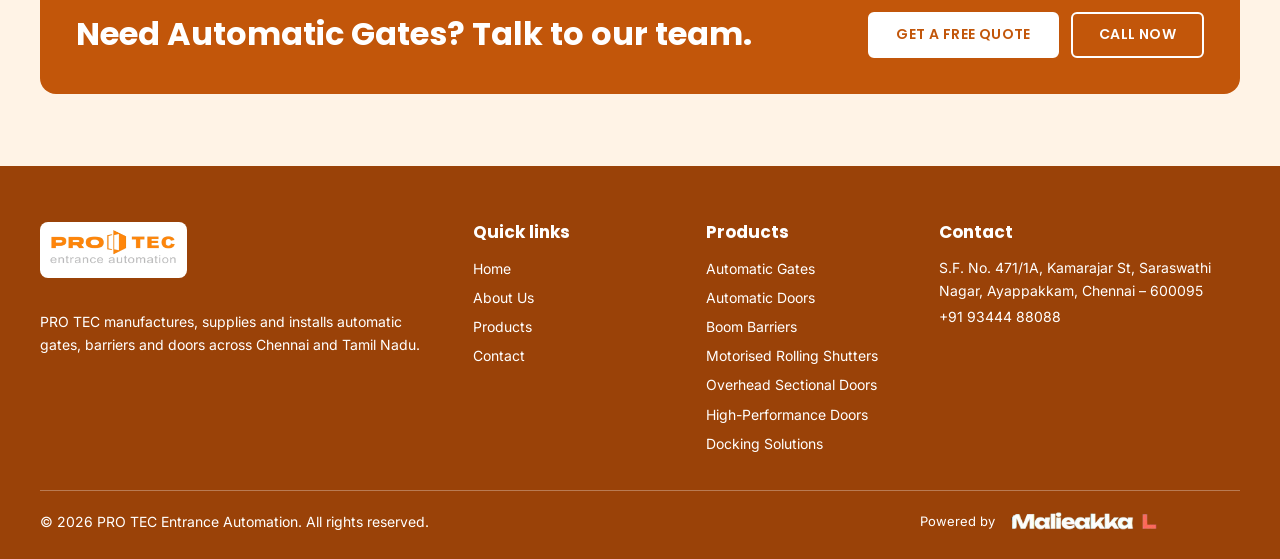
==== commit 805c57cc: "Refine automatic gates content to focus on sliding and swing Updated the content to specify only sli" ====
--- a/pages/automatic-gates.html
+++ b/pages/automatic-gates.html
@@ -17,13 +17,13 @@
 <a href="../index.html#applications">Applications</a><a href="../index.html#projects">Projects</a><a href="../index.html#contact">Contact Us</a></nav>
 <a class="btn" href="../index.html#contact">Get Quote</a></div></header>
 <main id="top"><div class="w crumb"><a href="../index.html">Home</a> › <a href="../index.html#products">Products</a> › Automatic Gates</div>
-<section><div class="w pp-top"><div><div class="kick">Gate automation</div><h1>Automatic Gates</h1><p class="lead">Automatic gates open and close at the touch of a remote, keeping your entrance secure and convenient. PRO TEC supplies, installs and services sliding, swing and retractable gates for homes, factories, apartments and institutions across Chennai and Tamil Nadu.</p>
-<ul class="hl"><li>Sliding, swing and retractable gates</li><li>Remote and access control options</li><li>Safety sensors and battery backup</li></ul>
+<section><div class="w pp-top"><div><div class="kick">Gate automation</div><h1>Automatic Gates</h1><p class="lead">Automatic gates open and close at the touch of a remote, keeping your entrance secure and convenient. PRO TEC supplies, installs and services sliding and swing gates for homes, factories, apartments and institutions across Chennai and Tamil Nadu.</p>
+<ul class="hl"><li>Sliding and swing gates</li><li>Remote and access control options</li><li>Safety sensors and battery backup</li></ul>
 <div class="row"><a class="btn" href="https://wa.me/919344488088?text=Hi%20PRO%20TEC%2C%20I%20would%20like%20a%20quote%20for%20Automatic%20Gates.">Get a free quote</a><a class="btn o" href="tel:+919344488088">Call +91 93444 88088</a></div></div><div class="pp-img"><img src="../assets/images/products/sliding-gate-opener-chennai.jpg" alt="PRO TEC automatic sliding gate opener installed on a wooden gate in Chennai" width="736" height="736" decoding="async"></div></div></section>
-<section class="sec" id="overview"><div class="w two2"><div><h2>Overview</h2><p>An automatic gate saves you from getting out of the vehicle to open and close the gate, and it keeps the entrance closed and secure the rest of the time. The right type depends on your space, gate weight and how many vehicles use it each day.</p><p>PRO TEC helps you choose between sliding, swing and retractable gates, matches the motor to the gate, and handles the installation, wiring, sensors and testing. We also provide spares and annual maintenance.</p></div><div><h2>Where it is used</h2><div class="chips" style="justify-content:flex-start"><span>Villas &amp; homes</span><span>Factories</span><span>Warehouses</span><span>Apartments</span><span>Offices</span><span>Institutions</span></div></div></div></section>
-<section class="sec tint" id="types"><div class="w"><div class="head"><h2>Types of automatic gates</h2></div><div class="g"><div class="pc"><img class="pimg" src="../assets/images/products/sliding-gate-opener-chennai.jpg" alt="Sliding gates by PRO TEC" loading="lazy" style="object-position:center"><div class="b"><h3>Sliding gates</h3><p>Open sideways along the wall. Good where space in front of the gate is limited.</p><a class="more" href="automatic-sliding-gate.html">Know more →</a></div></div><div class="pc"><img class="pimg" src="../assets/images/products/swing-gate-opener-chennai.jpg" alt="Swing gates by PRO TEC" loading="lazy" style="object-position:center 66%"><div class="b"><h3>Swing gates</h3><p>Open like a door, with one or two leaves. Neat and elegant for villas and communities.</p><a class="more" href="automatic-swing-gate.html">Know more →</a></div></div><div class="pc"><img class="pimg" src="../assets/images/products/retractable-gate-chennai.jpg" alt="Retractable gates by PRO TEC" loading="lazy" style="object-position:15% center"><div class="b"><h3>Retractable gates</h3><p>Fold neatly to the side to cover wide openings with a strong, see-through gate.</p><a class="more" href="../index.html#contact">Ask for details →</a></div></div></div></div></section>
+<section class="sec" id="overview"><div class="w two2"><div><h2>Overview</h2><p>An automatic gate saves you from getting out of the vehicle to open and close the gate, and it keeps the entrance closed and secure the rest of the time. The right type depends on your space, gate weight and how many vehicles use it each day.</p><p>PRO TEC helps you choose between sliding and swing gates, matches the motor to the gate, and handles the installation, wiring, sensors and testing. We also provide spares and annual maintenance.</p></div><div><h2>Where it is used</h2><div class="chips" style="justify-content:flex-start"><span>Villas &amp; homes</span><span>Factories</span><span>Warehouses</span><span>Apartments</span><span>Offices</span><span>Institutions</span></div></div></div></section>
+<section class="sec tint" id="types"><div class="w"><div class="head"><h2>Types of automatic gates</h2></div><div class="g"><div class="pc"><a href="automatic-sliding-gate.html" aria-label="Automatic Sliding Gate"><div class="sym"><img src="../assets/images/symbols/sliding-gate-symbol.png" alt="Automatic sliding gate symbol" loading="lazy"></div></a><div class="b"><h3>Automatic Sliding Gate</h3><p>Opens sideways along the wall. Good where space in front of the gate is limited.</p><a class="more" href="automatic-sliding-gate.html">Know more →</a></div></div><div class="pc"><a href="automatic-swing-gate.html" aria-label="Automatic Swing Gate"><div class="sym"><img src="../assets/images/symbols/swing-gate-symbol.png" alt="Automatic swing gate symbol" loading="lazy"></div></a><div class="b"><h3>Automatic Swing Gate</h3><p>Opens like a door, with one or two leaves. Neat and elegant for villas and communities.</p><a class="more" href="automatic-swing-gate.html">Know more →</a></div></div></div></div></section>
 <section class="sec" id="features"><div class="w"><div class="head"><h2>Key features</h2></div><div class="feat"><div><h3>Heavy-duty motors</h3><p>Built for daily use on residential and industrial gates.</p></div><div><h3>Remote control</h3><p>Open and close the gate from your vehicle.</p></div><div><h3>Safety sensors</h3><p>Photocells and sensors protect people and vehicles.</p></div><div><h3>Battery backup</h3><p>Keep the gate working during power cuts.</p></div><div><h3>Access control ready</h3><p>Connect RFID, keypads and GSM control.</p></div><div><h3>Installation and service</h3><p>One team for supply, installation and maintenance.</p></div></div></div></section>
-<section class="sec tint" id="specs"><div class="w sp2"><div><div class="head" style="text-align:left;margin-left:0"><h2>Specifications</h2></div><table class="spec"><tr><th>Gate types</th><td>Sliding, swing and retractable</td></tr><tr><th>Control</th><td>Remote control and access control integration</td></tr><tr><th>Safety</th><td>Photocells and safety sensors</td></tr><tr><th>Power backup</th><td>Battery backup available</td></tr><tr><th>Installation</th><td>Supply, installation and service by PRO TEC</td></tr></table></div>
+<section class="sec tint" id="specs"><div class="w sp2"><div><div class="head" style="text-align:left;margin-left:0"><h2>Specifications</h2></div><table class="spec"><tr><th>Gate types</th><td>Sliding and swing</td></tr><tr><th>Control</th><td>Remote control and access control integration</td></tr><tr><th>Safety</th><td>Photocells and safety sensors</td></tr><tr><th>Power backup</th><td>Battery backup available</td></tr><tr><th>Installation</th><td>Supply, installation and service by PRO TEC</td></tr></table></div>
 <div class="dl"><h3>Documents &amp; downloads</h3><p>Product brochure and technical details will be added here.</p><a class="btn o" href="../index.html#contact">Ask for the brochure</a></div></div></section>
 <section class="sec rel"><div class="w"><div class="head"><h2>Other products</h2></div><div class="g"><div class="pc"><div class="sym"><img src="../assets/images/symbols/automatic-door-symbol.png" alt="Automatic Doors symbol" loading="lazy"></div><div class="b"><h3>Automatic Doors</h3><a class="more" href="automatic-doors.html">Know more →</a></div></div><div class="pc"><div class="sym"><img src="../assets/images/symbols/boom-barrier-symbol.png" alt="Boom Barriers symbol" loading="lazy"></div><div class="b"><h3>Boom Barriers</h3><a class="more" href="boom-barriers.html">Know more →</a></div></div><div class="pc"><div class="sym"><img src="../assets/images/symbols/motorised-rolling-shutter-symbol.png" alt="Motorised Rolling Shutters symbol" loading="lazy"></div><div class="b"><h3>Motorised Rolling Shutters</h3><a class="more" href="motorised-rolling-shutter.html">Know more →</a></div></div></div></div></section>
 <section class="sec tint"><div class="w"><div class="cta"><h2>Need Automatic Gates? Talk to our team.</h2><div class="row"><a class="btn" href="https://wa.me/919344488088?text=Hi%20PRO%20TEC%2C%20I%20would%20like%20a%20quote%20for%20Automatic%20Gates.">Get a free quote</a><a class="btn o" href="tel:+919344488088">Call now</a></div></div></div></section></main>
@@ -34,4 +34,4 @@
 <div class="cp"><span>© 2026 PRO TEC Entrance Automation. All rights reserved.</span><span class="pw">Powered by <img src="../assets/images/logos/malieakka-logo.png" alt="Malieakka" width="157" height="26" loading="lazy" decoding="async"></span></div></div></footer>
 <a class="enq" href="../index.html#contact">Product enquiry</a>
 <div class="fab"><a href="https://wa.me/919344488088" style="background:#157347" aria-label="WhatsApp PRO TEC"><svg viewBox="0 0 24 24" aria-hidden="true"><path d="M17.472 14.382c-.297-.149-1.758-.867-2.03-.967-.273-.099-.471-.148-.67.15-.197.297-.767.966-.94 1.164-.173.199-.347.223-.644.075-.297-.15-1.255-.463-2.39-1.475-.883-.788-1.48-1.761-1.653-2.059-.173-.297-.018-.458.13-.606.134-.133.298-.347.446-.52.149-.174.198-.298.298-.497.099-.198.05-.371-.025-.52-.075-.149-.669-1.612-.916-2.207-.242-.579-.487-.5-.669-.51-.173-.008-.371-.01-.57-.01-.198 0-.52.074-.792.372-.272.297-1.04 1.016-1.04 2.479 0 1.462 1.065 2.875 1.213 3.074.149.198 2.096 3.2 5.077 4.487.709.306 1.262.489 1.694.625.712.227 1.36.195 1.871.118.571-.085 1.758-.719 2.006-1.413.248-.694.248-1.289.173-1.413-.074-.124-.272-.198-.57-.347m-5.421 7.403h-.004a9.87 9.87 0 01-5.031-1.378l-.361-.214-3.741.982.998-3.648-.235-.374a9.86 9.86 0 01-1.51-5.26c.001-5.45 4.436-9.884 9.888-9.884 2.64 0 5.122 1.03 6.988 2.898a9.825 9.825 0 012.893 6.994c-.003 5.45-4.437 9.884-9.885 9.884m8.413-18.297A11.815 11.815 0 0012.05 0C5.495 0 .16 5.335.157 11.892c0 2.096.547 4.142 1.588 5.945L.057 24l6.305-1.654a11.882 11.882 0 005.683 1.448h.005c6.554 0 11.89-5.335 11.893-11.893a11.821 11.821 0 00-3.48-8.413Z"/></svg></a><a href="tel:+919344488088" style="background:var(--od)" aria-label="Call PRO TEC"><svg viewBox="0 0 24 24" aria-hidden="true"><path d="M6.62 10.79c1.44 2.83 3.76 5.14 6.59 6.59l2.2-2.2c.27-.27.67-.36 1.02-.24 1.12.37 2.33.57 3.57.57.55 0 1 .45 1 1V20c0 .55-.45 1-1 1-9.39 0-17-7.61-17-17 0-.55.45-1 1-1h3.5c.55 0 1 .45 1 1 0 1.25.2 2.45.57 3.57.11.35.03.74-.25 1.02l-2.2 2.2z"/></svg></a></div>
-<script src="../assets/js/site.js" defer></script></body></html>+<script src="../assets/js/site.js" defer></script></body></html>
